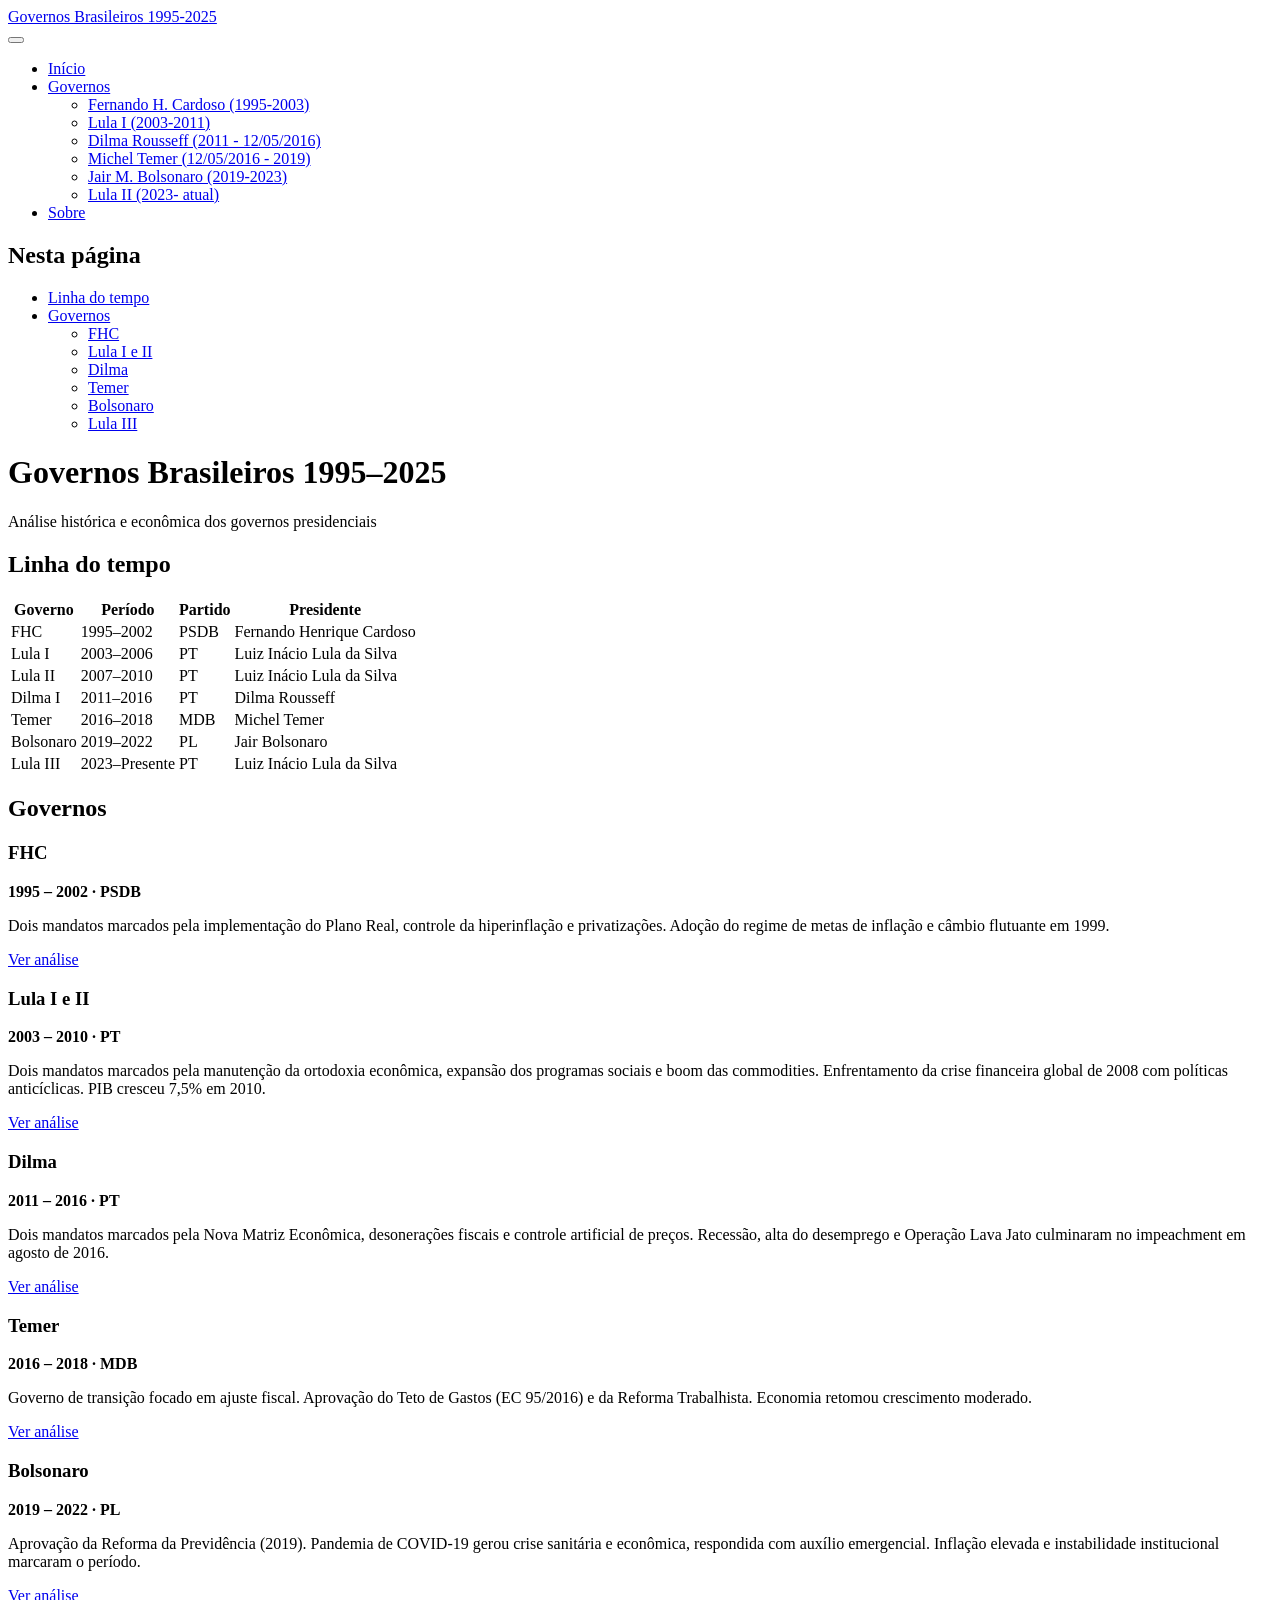
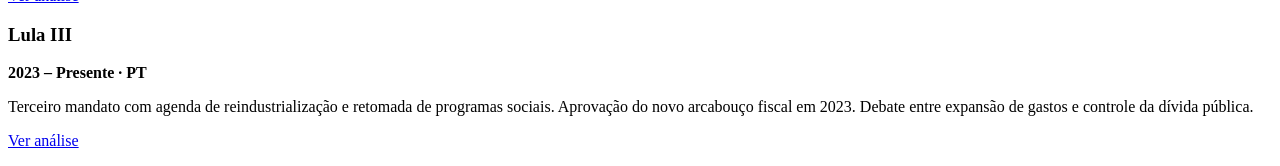
==== docs/index.html @ e5c26867 "ht" ====
<!DOCTYPE html>
<html xmlns="http://www.w3.org/1999/xhtml" lang="pt-BR" xml:lang="pt-BR"><head>

<meta charset="utf-8">
<meta name="generator" content="quarto-1.9.36">

<meta name="viewport" content="width=device-width, initial-scale=1.0, user-scalable=yes">


<title>Governos Brasileiros 1995–2025 – Governos Brasileiros 1995-2025</title>
<style>
/* Default styles provided by pandoc.
** See https://pandoc.org/MANUAL.html#variables-for-html for config info.
*/
code{white-space: pre-wrap;}
span.smallcaps{font-variant: small-caps;}
div.columns{display: flex; gap: min(4vw, 1.5em);}
div.column{flex: auto; overflow-x: auto;}
div.hanging-indent{margin-left: 1.5em; text-indent: -1.5em;}
ul.task-list{list-style: none;}
ul.task-list li input[type="checkbox"] {
  width: 0.8em;
  margin: 0 0.8em 0.2em -1em; /* quarto-specific, see https://github.com/quarto-dev/quarto-cli/issues/4556 */ 
  vertical-align: middle;
}
</style>


<script src="site_libs/quarto-nav/quarto-nav.js"></script>
<script src="site_libs/quarto-nav/headroom.min.js"></script>
<script src="site_libs/clipboard/clipboard.min.js"></script>
<script src="site_libs/quarto-search/autocomplete.umd.js"></script>
<script src="site_libs/quarto-search/fuse.min.js"></script>
<script src="site_libs/quarto-search/quarto-search.js"></script>
<meta name="quarto:offset" content="./">
<script src="site_libs/quarto-html/quarto.js" type="module"></script>
<script src="site_libs/quarto-html/tabsets/tabsets.js" type="module"></script>
<script src="site_libs/quarto-html/popper.min.js"></script>
<script src="site_libs/quarto-html/tippy.umd.min.js"></script>
<script src="site_libs/quarto-html/anchor.min.js"></script>
<link href="site_libs/quarto-html/tippy.css" rel="stylesheet">
<link href="site_libs/quarto-html/quarto-syntax-highlighting-845c23b38eaddc0f92fda52bfe77a8c8.css" rel="stylesheet" id="quarto-text-highlighting-styles">
<script src="site_libs/bootstrap/bootstrap.min.js"></script>
<link href="site_libs/bootstrap/bootstrap-icons.css" rel="stylesheet">
<link href="site_libs/bootstrap/bootstrap-a0f9fd0d421825b736dc1bbcbcba2219.min.css" rel="stylesheet" append-hash="true" id="quarto-bootstrap" data-mode="light">
<script id="quarto-search-options" type="application/json">{
  "location": "navbar",
  "copy-button": false,
  "collapse-after": 3,
  "panel-placement": "end",
  "type": "overlay",
  "limit": 50,
  "keyboard-shortcut": [
    "f",
    "/",
    "s"
  ],
  "show-item-context": false,
  "language": {
    "search-no-results-text": "Nenhum resultado",
    "search-matching-documents-text": "documentos correspondentes",
    "search-copy-link-title": "Copiar link para a busca",
    "search-hide-matches-text": "Esconder correspondências adicionais",
    "search-more-match-text": "mais correspondência neste documento",
    "search-more-matches-text": "mais correspondências neste documento",
    "search-clear-button-title": "Limpar",
    "search-text-placeholder": "",
    "search-detached-cancel-button-title": "Cancelar",
    "search-submit-button-title": "Enviar",
    "search-label": "Procurar"
  }
}</script>


<link rel="stylesheet" href="styles.css">
</head>

<body class="nav-fixed quarto-light">

<div id="quarto-search-results"></div>
  <header id="quarto-header" class="headroom fixed-top">
    <nav class="navbar navbar-expand-lg " data-bs-theme="dark">
      <div class="navbar-container container-fluid">
      <div class="navbar-brand-container mx-auto">
    <a class="navbar-brand" href="./index.html">
    <span class="navbar-title">Governos Brasileiros 1995-2025</span>
    </a>
  </div>
            <div id="quarto-search" class="" title="Procurar"></div>
          <button class="navbar-toggler" type="button" data-bs-toggle="collapse" data-bs-target="#navbarCollapse" aria-controls="navbarCollapse" role="menu" aria-expanded="false" aria-label="Alternar de navegação" onclick="if (window.quartoToggleHeadroom) { window.quartoToggleHeadroom(); }">
  <span class="navbar-toggler-icon"></span>
</button>
          <div class="collapse navbar-collapse" id="navbarCollapse">
            <ul class="navbar-nav navbar-nav-scroll me-auto">
  <li class="nav-item">
    <a class="nav-link active" href="./index.html" aria-current="page"> 
<span class="menu-text">Início</span></a>
  </li>  
  <li class="nav-item dropdown ">
    <a class="nav-link dropdown-toggle" href="#" id="nav-menu-governos" role="link" data-bs-toggle="dropdown" aria-expanded="false">
 <span class="menu-text">Governos</span>
    </a>
    <ul class="dropdown-menu" aria-labelledby="nav-menu-governos">    
        <li>
    <a class="dropdown-item" href="./fernando_hc.qmd">
 <span class="dropdown-text">Fernando H. Cardoso (1995-2003)</span></a>
  </li>  
        <li>
    <a class="dropdown-item" href="./lula_i_ii.html">
 <span class="dropdown-text">Lula I (2003-2011)</span></a>
  </li>  
        <li>
    <a class="dropdown-item" href="./dilma.html">
 <span class="dropdown-text">Dilma Rousseff (2011 - 12/05/2016)</span></a>
  </li>  
        <li>
    <a class="dropdown-item" href="./temer.html">
 <span class="dropdown-text">Michel Temer (12/05/2016 - 2019)</span></a>
  </li>  
        <li>
    <a class="dropdown-item" href="./bolsonaro.html">
 <span class="dropdown-text">Jair M. Bolsonaro (2019-2023)</span></a>
  </li>  
        <li>
    <a class="dropdown-item" href="./lula_iii.html">
 <span class="dropdown-text">Lula II (2023- atual)</span></a>
  </li>  
    </ul>
  </li>
  <li class="nav-item">
    <a class="nav-link" href="./about.html"> 
<span class="menu-text">Sobre</span></a>
  </li>  
</ul>
          </div> <!-- /navcollapse -->
            <div class="quarto-navbar-tools">
</div>
      </div> <!-- /container-fluid -->
    </nav>
</header>
<!-- content -->
<div id="quarto-content" class="quarto-container page-columns page-rows-contents page-layout-full page-navbar">
<!-- sidebar -->
<!-- margin-sidebar -->
    <div id="quarto-margin-sidebar" class="sidebar margin-sidebar">
        <nav id="TOC" role="doc-toc" class="toc-active">
    <h2 id="toc-title">Nesta página</h2>
   
  <ul>
  <li><a href="#linha-do-tempo" id="toc-linha-do-tempo" class="nav-link active" data-scroll-target="#linha-do-tempo">Linha do tempo</a></li>
  <li><a href="#governos" id="toc-governos" class="nav-link" data-scroll-target="#governos">Governos</a>
  <ul class="collapse">
  <li><a href="#fhc" id="toc-fhc" class="nav-link" data-scroll-target="#fhc">FHC</a></li>
  <li><a href="#lula-i-e-ii" id="toc-lula-i-e-ii" class="nav-link" data-scroll-target="#lula-i-e-ii">Lula I e II</a></li>
  <li><a href="#dilma" id="toc-dilma" class="nav-link" data-scroll-target="#dilma">Dilma</a></li>
  <li><a href="#temer" id="toc-temer" class="nav-link" data-scroll-target="#temer">Temer</a></li>
  <li><a href="#bolsonaro" id="toc-bolsonaro" class="nav-link" data-scroll-target="#bolsonaro">Bolsonaro</a></li>
  <li><a href="#lula-iii" id="toc-lula-iii" class="nav-link" data-scroll-target="#lula-iii">Lula III</a></li>
  </ul></li>
  </ul>
</nav>
    </div>
<!-- main -->
<main class="content column-page-left" id="quarto-document-content">

<header id="title-block-header" class="quarto-title-block default">
<div class="quarto-title">
<h1 class="title">Governos Brasileiros 1995–2025</h1>
<p class="subtitle lead">Análise histórica e econômica dos governos presidenciais</p>
</div>



<div class="quarto-title-meta column-page-left">

    
  
    
  </div>
  


</header>


<section id="linha-do-tempo" class="level2">
<h2 class="anchored" data-anchor-id="linha-do-tempo">Linha do tempo</h2>
<table class="caption-top table">
<thead>
<tr class="header">
<th>Governo</th>
<th>Período</th>
<th>Partido</th>
<th>Presidente</th>
</tr>
</thead>
<tbody>
<tr class="odd">
<td>FHC</td>
<td>1995–2002</td>
<td>PSDB</td>
<td>Fernando Henrique Cardoso</td>
</tr>
<tr class="even">
<td>Lula I</td>
<td>2003–2006</td>
<td>PT</td>
<td>Luiz Inácio Lula da Silva</td>
</tr>
<tr class="odd">
<td>Lula II</td>
<td>2007–2010</td>
<td>PT</td>
<td>Luiz Inácio Lula da Silva</td>
</tr>
<tr class="even">
<td>Dilma I</td>
<td>2011–2016</td>
<td>PT</td>
<td>Dilma Rousseff</td>
</tr>
<tr class="odd">
<td>Temer</td>
<td>2016–2018</td>
<td>MDB</td>
<td>Michel Temer</td>
</tr>
<tr class="even">
<td>Bolsonaro</td>
<td>2019–2022</td>
<td>PL</td>
<td>Jair Bolsonaro</td>
</tr>
<tr class="odd">
<td>Lula III</td>
<td>2023–Presente</td>
<td>PT</td>
<td>Luiz Inácio Lula da Silva</td>
</tr>
</tbody>
</table>
</section>
<section id="governos" class="level2">
<h2 class="anchored" data-anchor-id="governos">Governos</h2>
<section id="fhc" class="level3">
<h3 class="anchored" data-anchor-id="fhc">FHC</h3>
<p><strong>1995 – 2002 · PSDB</strong></p>
<p>Dois mandatos marcados pela implementação do Plano Real, controle da hiperinflação e privatizações. Adoção do regime de metas de inflação e câmbio flutuante em 1999.</p>
<p><a href="fernando_hc.qmd">Ver análise</a></p>
</section>
<section id="lula-i-e-ii" class="level3">
<h3 class="anchored" data-anchor-id="lula-i-e-ii">Lula I e II</h3>
<p><strong>2003 – 2010 · PT</strong></p>
<p>Dois mandatos marcados pela manutenção da ortodoxia econômica, expansão dos programas sociais e boom das commodities. Enfrentamento da crise financeira global de 2008 com políticas anticíclicas. PIB cresceu 7,5% em 2010.</p>
<p><a href="./lula_i_ii.html">Ver análise</a></p>
</section>
<section id="dilma" class="level3">
<h3 class="anchored" data-anchor-id="dilma">Dilma</h3>
<p><strong>2011 – 2016 · PT</strong></p>
<p>Dois mandatos marcados pela Nova Matriz Econômica, desonerações fiscais e controle artificial de preços. Recessão, alta do desemprego e Operação Lava Jato culminaram no impeachment em agosto de 2016.</p>
<p><a href="./dilma.html">Ver análise</a></p>
</section>
<section id="temer" class="level3">
<h3 class="anchored" data-anchor-id="temer">Temer</h3>
<p><strong>2016 – 2018 · MDB</strong></p>
<p>Governo de transição focado em ajuste fiscal. Aprovação do Teto de Gastos (EC 95/2016) e da Reforma Trabalhista. Economia retomou crescimento moderado.</p>
<p><a href="./temer.html">Ver análise</a></p>
</section>
<section id="bolsonaro" class="level3">
<h3 class="anchored" data-anchor-id="bolsonaro">Bolsonaro</h3>
<p><strong>2019 – 2022 · PL</strong></p>
<p>Aprovação da Reforma da Previdência (2019). Pandemia de COVID-19 gerou crise sanitária e econômica, respondida com auxílio emergencial. Inflação elevada e instabilidade institucional marcaram o período.</p>
<p><a href="./bolsonaro.html">Ver análise</a></p>
</section>
<section id="lula-iii" class="level3">
<h3 class="anchored" data-anchor-id="lula-iii">Lula III</h3>
<p><strong>2023 – Presente · PT</strong></p>
<p>Terceiro mandato com agenda de reindustrialização e retomada de programas sociais. Aprovação do novo arcabouço fiscal em 2023. Debate entre expansão de gastos e controle da dívida pública.</p>
<p><a href="./lula_iii.html">Ver análise</a></p>


</section>
</section>

</main> <!-- /main -->
<script id="quarto-html-after-body" type="application/javascript">
  window.document.addEventListener("DOMContentLoaded", function (event) {
    const icon = "";
    const anchorJS = new window.AnchorJS();
    anchorJS.options = {
      placement: 'right',
      icon: icon
    };
    anchorJS.add('.anchored');
    const isCodeAnnotation = (el) => {
      for (const clz of el.classList) {
        if (clz.startsWith('code-annotation-')) {                     
          return true;
        }
      }
      return false;
    }
    const onCopySuccess = function(e) {
      // button target
      const button = e.trigger;
      // don't keep focus
      button.blur();
      // flash "checked"
      button.classList.add('code-copy-button-checked');
      var currentTitle = button.getAttribute("title");
      button.setAttribute("title", "Copiada");
      let tooltip;
      if (window.bootstrap) {
        button.setAttribute("data-bs-toggle", "tooltip");
        button.setAttribute("data-bs-placement", "left");
        button.setAttribute("data-bs-title", "Copiada");
        tooltip = new bootstrap.Tooltip(button, 
          { trigger: "manual", 
            customClass: "code-copy-button-tooltip",
            offset: [0, -8]});
        tooltip.show();    
      }
      setTimeout(function() {
        if (tooltip) {
          tooltip.hide();
          button.removeAttribute("data-bs-title");
          button.removeAttribute("data-bs-toggle");
          button.removeAttribute("data-bs-placement");
        }
        button.setAttribute("title", currentTitle);
        button.classList.remove('code-copy-button-checked');
      }, 1000);
      // clear code selection
      e.clearSelection();
    }
    const getTextToCopy = function(trigger) {
      const outerScaffold = trigger.parentElement.cloneNode(true);
      const codeEl = outerScaffold.querySelector('code');
      for (const childEl of codeEl.children) {
        if (isCodeAnnotation(childEl)) {
          childEl.remove();
        }
      }
      return codeEl.innerText;
    }
    const clipboard = new window.ClipboardJS('.code-copy-button:not([data-in-quarto-modal])', {
      text: getTextToCopy
    });
    clipboard.on('success', onCopySuccess);
    if (window.document.getElementById('quarto-embedded-source-code-modal')) {
      const clipboardModal = new window.ClipboardJS('.code-copy-button[data-in-quarto-modal]', {
        text: getTextToCopy,
        container: window.document.getElementById('quarto-embedded-source-code-modal')
      });
      clipboardModal.on('success', onCopySuccess);
    }
      var localhostRegex = new RegExp(/^(?:http|https):\/\/localhost\:?[0-9]*\//);
      var mailtoRegex = new RegExp(/^mailto:/);
        var filterRegex = new RegExp("https:\/\/fran-ufpi\.github\.io\/governosbrasil\/");
      var isInternal = (href) => {
          return filterRegex.test(href) || localhostRegex.test(href) || mailtoRegex.test(href);
      }
      // Inspect non-navigation links and adorn them if external
     var links = window.document.querySelectorAll('a[href]:not(.nav-link):not(.navbar-brand):not(.toc-action):not(.sidebar-link):not(.sidebar-item-toggle):not(.pagination-link):not(.no-external):not([aria-hidden]):not(.dropdown-item):not(.quarto-navigation-tool):not(.about-link)');
      for (var i=0; i<links.length; i++) {
        const link = links[i];
        if (!isInternal(link.href)) {
          // undo the damage that might have been done by quarto-nav.js in the case of
          // links that we want to consider external
          if (link.dataset.originalHref !== undefined) {
            link.href = link.dataset.originalHref;
          }
        }
      }
    function tippyHover(el, contentFn, onTriggerFn, onUntriggerFn) {
      const config = {
        allowHTML: true,
        maxWidth: 500,
        delay: 100,
        arrow: false,
        appendTo: function(el) {
            return el.parentElement;
        },
        interactive: true,
        interactiveBorder: 10,
        theme: 'quarto',
        placement: 'bottom-start',
      };
      if (contentFn) {
        config.content = contentFn;
      }
      if (onTriggerFn) {
        config.onTrigger = onTriggerFn;
      }
      if (onUntriggerFn) {
        config.onUntrigger = onUntriggerFn;
      }
      window.tippy(el, config); 
    }
    const noterefs = window.document.querySelectorAll('a[role="doc-noteref"]');
    for (var i=0; i<noterefs.length; i++) {
      const ref = noterefs[i];
      tippyHover(ref, function() {
        // use id or data attribute instead here
        let href = ref.getAttribute('data-footnote-href') || ref.getAttribute('href');
        try { href = new URL(href).hash; } catch {}
        const id = href.replace(/^#\/?/, "");
        const note = window.document.getElementById(id);
        if (note) {
          return note.innerHTML;
        } else {
          return "";
        }
      });
    }
    const xrefs = window.document.querySelectorAll('a.quarto-xref');
    const processXRef = (id, note) => {
      // Strip column container classes
      const stripColumnClz = (el) => {
        el.classList.remove("page-full", "page-columns");
        if (el.children) {
          for (const child of el.children) {
            stripColumnClz(child);
          }
        }
      }
      stripColumnClz(note)
      if (id === null || id.startsWith('sec-')) {
        // Special case sections, only their first couple elements
        const container = document.createElement("div");
        if (note.children && note.children.length > 2) {
          container.appendChild(note.children[0].cloneNode(true));
          for (let i = 1; i < note.children.length; i++) {
            const child = note.children[i];
            if (child.tagName === "P" && child.innerText === "") {
              continue;
            } else {
              container.appendChild(child.cloneNode(true));
              break;
            }
          }
          if (window.Quarto?.typesetMath) {
            window.Quarto.typesetMath(container);
          }
          return container.innerHTML
        } else {
          if (window.Quarto?.typesetMath) {
            window.Quarto.typesetMath(note);
          }
          return note.innerHTML;
        }
      } else {
        // Remove any anchor links if they are present
        const anchorLink = note.querySelector('a.anchorjs-link');
        if (anchorLink) {
          anchorLink.remove();
        }
        if (window.Quarto?.typesetMath) {
          window.Quarto.typesetMath(note);
        }
        if (note.classList.contains("callout")) {
          return note.outerHTML;
        } else {
          return note.innerHTML;
        }
      }
    }
    for (var i=0; i<xrefs.length; i++) {
      const xref = xrefs[i];
      tippyHover(xref, undefined, function(instance) {
        instance.disable();
        let url = xref.getAttribute('href');
        let hash = undefined; 
        if (url.startsWith('#')) {
          hash = url;
        } else {
          try { hash = new URL(url).hash; } catch {}
        }
        if (hash) {
          const id = hash.replace(/^#\/?/, "");
          const note = window.document.getElementById(id);
          if (note !== null) {
            try {
              const html = processXRef(id, note.cloneNode(true));
              instance.setContent(html);
            } finally {
              instance.enable();
              instance.show();
            }
          } else {
            // See if we can fetch this
            fetch(url.split('#')[0])
            .then(res => res.text())
            .then(html => {
              const parser = new DOMParser();
              const htmlDoc = parser.parseFromString(html, "text/html");
              const note = htmlDoc.getElementById(id);
              if (note !== null) {
                const html = processXRef(id, note);
                instance.setContent(html);
              } 
            }).finally(() => {
              instance.enable();
              instance.show();
            });
          }
        } else {
          // See if we can fetch a full url (with no hash to target)
          // This is a special case and we should probably do some content thinning / targeting
          fetch(url)
          .then(res => res.text())
          .then(html => {
            const parser = new DOMParser();
            const htmlDoc = parser.parseFromString(html, "text/html");
            const note = htmlDoc.querySelector('main.content');
            if (note !== null) {
              // This should only happen for chapter cross references
              // (since there is no id in the URL)
              // remove the first header
              if (note.children.length > 0 && note.children[0].tagName === "HEADER") {
                note.children[0].remove();
              }
              const html = processXRef(null, note);
              instance.setContent(html);
            } 
          }).finally(() => {
            instance.enable();
            instance.show();
          });
        }
      }, function(instance) {
      });
    }
        let selectedAnnoteEl;
        const selectorForAnnotation = ( cell, annotation) => {
          let cellAttr = 'data-code-cell="' + cell + '"';
          let lineAttr = 'data-code-annotation="' +  annotation + '"';
          const selector = 'span[' + cellAttr + '][' + lineAttr + ']';
          return selector;
        }
        const selectCodeLines = (annoteEl) => {
          const doc = window.document;
          const targetCell = annoteEl.getAttribute("data-target-cell");
          const targetAnnotation = annoteEl.getAttribute("data-target-annotation");
          const annoteSpan = window.document.querySelector(selectorForAnnotation(targetCell, targetAnnotation));
          const lines = annoteSpan.getAttribute("data-code-lines").split(",");
          const lineIds = lines.map((line) => {
            return targetCell + "-" + line;
          })
          let top = null;
          let height = null;
          let parent = null;
          if (lineIds.length > 0) {
              //compute the position of the single el (top and bottom and make a div)
              const el = window.document.getElementById(lineIds[0]);
              top = el.offsetTop;
              height = el.offsetHeight;
              parent = el.parentElement.parentElement;
            if (lineIds.length > 1) {
              const lastEl = window.document.getElementById(lineIds[lineIds.length - 1]);
              const bottom = lastEl.offsetTop + lastEl.offsetHeight;
              height = bottom - top;
            }
            if (top !== null && height !== null && parent !== null) {
              // cook up a div (if necessary) and position it 
              let div = window.document.getElementById("code-annotation-line-highlight");
              if (div === null) {
                div = window.document.createElement("div");
                div.setAttribute("id", "code-annotation-line-highlight");
                div.style.position = 'absolute';
                parent.appendChild(div);
              }
              div.style.top = top - 2 + "px";
              div.style.height = height + 4 + "px";
              div.style.left = 0;
              let gutterDiv = window.document.getElementById("code-annotation-line-highlight-gutter");
              if (gutterDiv === null) {
                gutterDiv = window.document.createElement("div");
                gutterDiv.setAttribute("id", "code-annotation-line-highlight-gutter");
                gutterDiv.style.position = 'absolute';
                const codeCell = window.document.getElementById(targetCell);
                const gutter = codeCell.querySelector('.code-annotation-gutter');
                gutter.appendChild(gutterDiv);
              }
              gutterDiv.style.top = top - 2 + "px";
              gutterDiv.style.height = height + 4 + "px";
            }
            selectedAnnoteEl = annoteEl;
          }
        };
        const unselectCodeLines = () => {
          const elementsIds = ["code-annotation-line-highlight", "code-annotation-line-highlight-gutter"];
          elementsIds.forEach((elId) => {
            const div = window.document.getElementById(elId);
            if (div) {
              div.remove();
            }
          });
          selectedAnnoteEl = undefined;
        };
          // Handle positioning of the toggle
      window.addEventListener(
        "resize",
        throttle(() => {
          elRect = undefined;
          if (selectedAnnoteEl) {
            selectCodeLines(selectedAnnoteEl);
          }
        }, 10)
      );
      function throttle(fn, ms) {
      let throttle = false;
      let timer;
        return (...args) => {
          if(!throttle) { // first call gets through
              fn.apply(this, args);
              throttle = true;
          } else { // all the others get throttled
              if(timer) clearTimeout(timer); // cancel #2
              timer = setTimeout(() => {
                fn.apply(this, args);
                timer = throttle = false;
              }, ms);
          }
        };
      }
        // Attach click handler to the DT
        const annoteDls = window.document.querySelectorAll('dt[data-target-cell]');
        for (const annoteDlNode of annoteDls) {
          annoteDlNode.addEventListener('click', (event) => {
            const clickedEl = event.target;
            if (clickedEl !== selectedAnnoteEl) {
              unselectCodeLines();
              const activeEl = window.document.querySelector('dt[data-target-cell].code-annotation-active');
              if (activeEl) {
                activeEl.classList.remove('code-annotation-active');
              }
              selectCodeLines(clickedEl);
              clickedEl.classList.add('code-annotation-active');
            } else {
              // Unselect the line
              unselectCodeLines();
              clickedEl.classList.remove('code-annotation-active');
            }
          });
        }
    const findCites = (el) => {
      const parentEl = el.parentElement;
      if (parentEl) {
        const cites = parentEl.dataset.cites;
        if (cites) {
          return {
            el,
            cites: cites.split(' ')
          };
        } else {
          return findCites(el.parentElement)
        }
      } else {
        return undefined;
      }
    };
    var bibliorefs = window.document.querySelectorAll('a[role="doc-biblioref"]');
    for (var i=0; i<bibliorefs.length; i++) {
      const ref = bibliorefs[i];
      const citeInfo = findCites(ref);
      if (citeInfo) {
        tippyHover(citeInfo.el, function() {
          var popup = window.document.createElement('div');
          citeInfo.cites.forEach(function(cite) {
            var citeDiv = window.document.createElement('div');
            citeDiv.classList.add('hanging-indent');
            citeDiv.classList.add('csl-entry');
            var biblioDiv = window.document.getElementById('ref-' + cite);
            if (biblioDiv) {
              citeDiv.innerHTML = biblioDiv.innerHTML;
            }
            popup.appendChild(citeDiv);
          });
          return popup.innerHTML;
        });
      }
    }
  });
  </script>
</div> <!-- /content -->




</body></html>
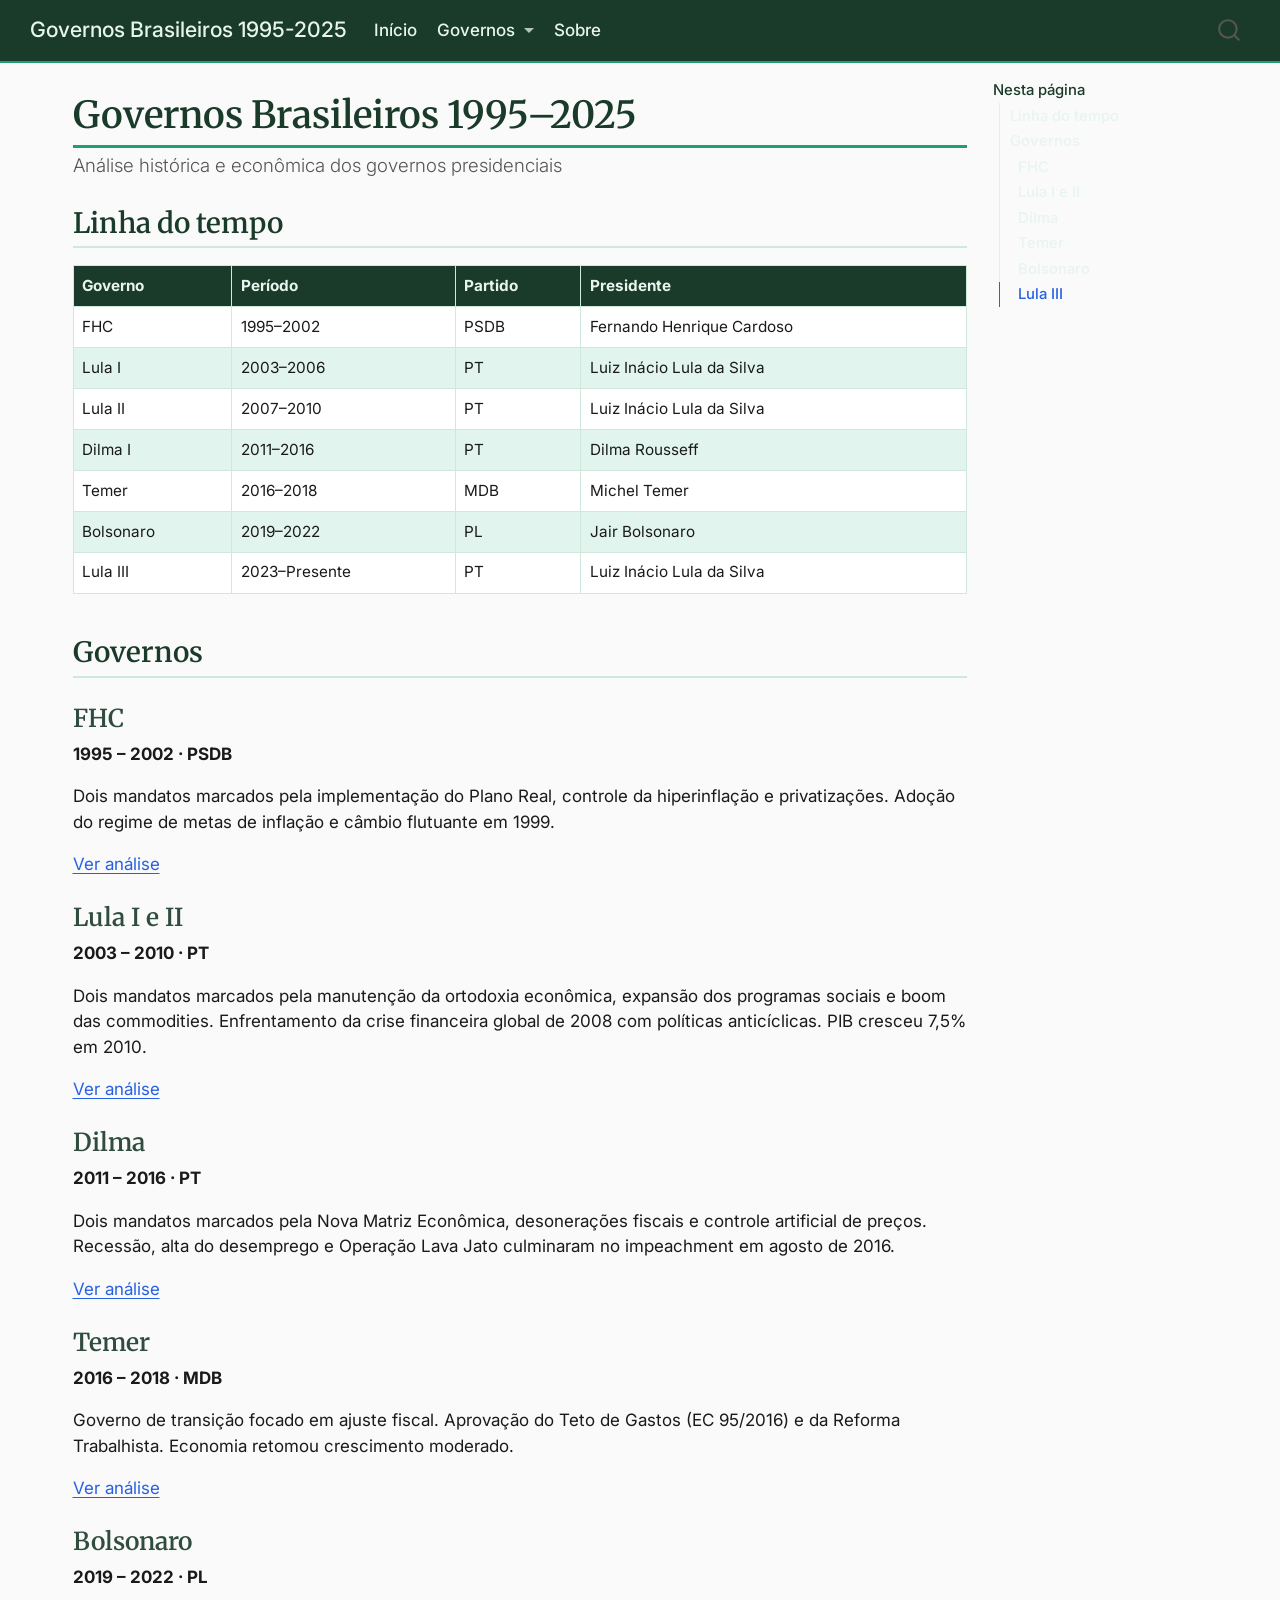
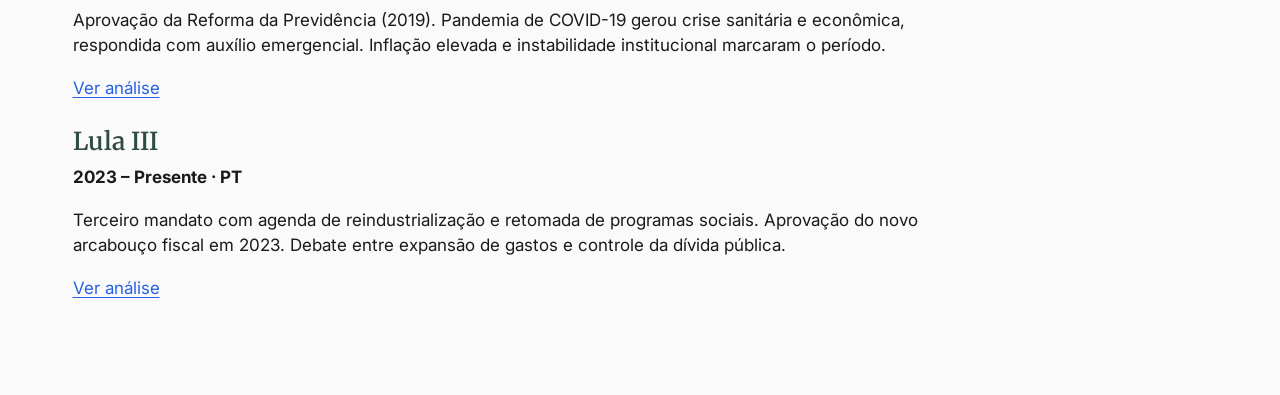
==== commit 0fa6a107: "Faxina completa: atualizando gitignore e liberando a pasta docs" ====
--- a/docs/index.html
+++ b/docs/index.html
@@ -102,7 +102,7 @@
     </a>
     <ul class="dropdown-menu" aria-labelledby="nav-menu-governos">    
         <li>
-    <a class="dropdown-item" href="./fernando_hc.qmd">
+    <a class="dropdown-item" href="./fernando_hc.html">
  <span class="dropdown-text">Fernando H. Cardoso (1995-2003)</span></a>
   </li>  
         <li>
@@ -246,7 +246,7 @@
 <h3 class="anchored" data-anchor-id="fhc">FHC</h3>
 <p><strong>1995 – 2002 · PSDB</strong></p>
 <p>Dois mandatos marcados pela implementação do Plano Real, controle da hiperinflação e privatizações. Adoção do regime de metas de inflação e câmbio flutuante em 1999.</p>
-<p><a href="fernando_hc.qmd">Ver análise</a></p>
+<p><a href="./fernando_hc.html">Ver análise</a></p>
 </section>
 <section id="lula-i-e-ii" class="level3">
 <h3 class="anchored" data-anchor-id="lula-i-e-ii">Lula I e II</h3>
--- a/docs/site_libs/quarto-html/tippy.css
+++ b/docs/site_libs/quarto-html/tippy.css
@@ -0,0 +1 @@
+.tippy-box[data-animation=fade][data-state=hidden]{opacity:0}[data-tippy-root]{max-width:calc(100vw - 10px)}.tippy-box{position:relative;background-color:#333;color:#fff;border-radius:4px;font-size:14px;line-height:1.4;white-space:normal;outline:0;transition-property:transform,visibility,opacity}.tippy-box[data-placement^=top]>.tippy-arrow{bottom:0}.tippy-box[data-placement^=top]>.tippy-arrow:before{bottom:-7px;left:0;border-width:8px 8px 0;border-top-color:initial;transform-origin:center top}.tippy-box[data-placement^=bottom]>.tippy-arrow{top:0}.tippy-box[data-placement^=bottom]>.tippy-arrow:before{top:-7px;left:0;border-width:0 8px 8px;border-bottom-color:initial;transform-origin:center bottom}.tippy-box[data-placement^=left]>.tippy-arrow{right:0}.tippy-box[data-placement^=left]>.tippy-arrow:before{border-width:8px 0 8px 8px;border-left-color:initial;right:-7px;transform-origin:center left}.tippy-box[data-placement^=right]>.tippy-arrow{left:0}.tippy-box[data-placement^=right]>.tippy-arrow:before{left:-7px;border-width:8px 8px 8px 0;border-right-color:initial;transform-origin:center right}.tippy-box[data-inertia][data-state=visible]{transition-timing-function:cubic-bezier(.54,1.5,.38,1.11)}.tippy-arrow{width:16px;height:16px;color:#333}.tippy-arrow:before{content:"";position:absolute;border-color:transparent;border-style:solid}.tippy-content{position:relative;padding:5px 9px;z-index:1}
--- a/docs/site_libs/quarto-html/quarto-syntax-highlighting-845c23b38eaddc0f92fda52bfe77a8c8.css
+++ b/docs/site_libs/quarto-html/quarto-syntax-highlighting-845c23b38eaddc0f92fda52bfe77a8c8.css
@@ -0,0 +1,236 @@
+/* quarto syntax highlight colors */
+:root {
+  --quarto-hl-ot-color: #003B4F;
+  --quarto-hl-at-color: #657422;
+  --quarto-hl-ss-color: #20794D;
+  --quarto-hl-an-color: #5E5E5E;
+  --quarto-hl-fu-color: #4758AB;
+  --quarto-hl-st-color: #20794D;
+  --quarto-hl-cf-color: #003B4F;
+  --quarto-hl-op-color: #5E5E5E;
+  --quarto-hl-er-color: #AD0000;
+  --quarto-hl-bn-color: #AD0000;
+  --quarto-hl-al-color: #AD0000;
+  --quarto-hl-va-color: #111111;
+  --quarto-hl-bu-color: inherit;
+  --quarto-hl-ex-color: inherit;
+  --quarto-hl-pp-color: #AD0000;
+  --quarto-hl-in-color: #5E5E5E;
+  --quarto-hl-vs-color: #20794D;
+  --quarto-hl-wa-color: #5E5E5E;
+  --quarto-hl-do-color: #5E5E5E;
+  --quarto-hl-im-color: #00769E;
+  --quarto-hl-ch-color: #20794D;
+  --quarto-hl-dt-color: #AD0000;
+  --quarto-hl-fl-color: #AD0000;
+  --quarto-hl-co-color: #5E5E5E;
+  --quarto-hl-cv-color: #5E5E5E;
+  --quarto-hl-cn-color: #8f5902;
+  --quarto-hl-sc-color: #5E5E5E;
+  --quarto-hl-dv-color: #AD0000;
+  --quarto-hl-kw-color: #003B4F;
+}
+
+/* other quarto variables */
+:root {
+  --quarto-font-monospace: SFMono-Regular, Menlo, Monaco, Consolas, "Liberation Mono", "Courier New", monospace;
+}
+
+/* syntax highlight based on Pandoc's rules */
+pre > code.sourceCode > span {
+  color: #003B4F;
+}
+
+code.sourceCode > span {
+  color: #003B4F;
+}
+
+div.sourceCode,
+div.sourceCode pre.sourceCode {
+  color: #003B4F;
+}
+
+/* Normal */
+code span {
+  color: #003B4F;
+}
+
+/* Alert */
+code span.al {
+  color: #AD0000;
+  font-style: inherit;
+}
+
+/* Annotation */
+code span.an {
+  color: #5E5E5E;
+  font-style: inherit;
+}
+
+/* Attribute */
+code span.at {
+  color: #657422;
+  font-style: inherit;
+}
+
+/* BaseN */
+code span.bn {
+  color: #AD0000;
+  font-style: inherit;
+}
+
+/* BuiltIn */
+code span.bu {
+  font-style: inherit;
+}
+
+/* ControlFlow */
+code span.cf {
+  color: #003B4F;
+  font-weight: bold;
+  font-style: inherit;
+}
+
+/* Char */
+code span.ch {
+  color: #20794D;
+  font-style: inherit;
+}
+
+/* Constant */
+code span.cn {
+  color: #8f5902;
+  font-style: inherit;
+}
+
+/* Comment */
+code span.co {
+  color: #5E5E5E;
+  font-style: inherit;
+}
+
+/* CommentVar */
+code span.cv {
+  color: #5E5E5E;
+  font-style: italic;
+}
+
+/* Documentation */
+code span.do {
+  color: #5E5E5E;
+  font-style: italic;
+}
+
+/* DataType */
+code span.dt {
+  color: #AD0000;
+  font-style: inherit;
+}
+
+/* DecVal */
+code span.dv {
+  color: #AD0000;
+  font-style: inherit;
+}
+
+/* Error */
+code span.er {
+  color: #AD0000;
+  font-style: inherit;
+}
+
+/* Extension */
+code span.ex {
+  font-style: inherit;
+}
+
+/* Float */
+code span.fl {
+  color: #AD0000;
+  font-style: inherit;
+}
+
+/* Function */
+code span.fu {
+  color: #4758AB;
+  font-style: inherit;
+}
+
+/* Import */
+code span.im {
+  color: #00769E;
+  font-style: inherit;
+}
+
+/* Information */
+code span.in {
+  color: #5E5E5E;
+  font-style: inherit;
+}
+
+/* Keyword */
+code span.kw {
+  color: #003B4F;
+  font-weight: bold;
+  font-style: inherit;
+}
+
+/* Operator */
+code span.op {
+  color: #5E5E5E;
+  font-style: inherit;
+}
+
+/* Other */
+code span.ot {
+  color: #003B4F;
+  font-style: inherit;
+}
+
+/* Preprocessor */
+code span.pp {
+  color: #AD0000;
+  font-style: inherit;
+}
+
+/* SpecialChar */
+code span.sc {
+  color: #5E5E5E;
+  font-style: inherit;
+}
+
+/* SpecialString */
+code span.ss {
+  color: #20794D;
+  font-style: inherit;
+}
+
+/* String */
+code span.st {
+  color: #20794D;
+  font-style: inherit;
+}
+
+/* Variable */
+code span.va {
+  color: #111111;
+  font-style: inherit;
+}
+
+/* VerbatimString */
+code span.vs {
+  color: #20794D;
+  font-style: inherit;
+}
+
+/* Warning */
+code span.wa {
+  color: #5E5E5E;
+  font-style: italic;
+}
+
+.prevent-inlining {
+  content: "</";
+}
+
+/*# sourceMappingURL=ac89f0bb514bba72461919f78549e31c.css.map */
--- a/docs/styles.css
+++ b/docs/styles.css
@@ -0,0 +1,120 @@
+/* css styles */
+/* ── Fontes ── */
+@import url('https://fonts.googleapis.com/css2?family=Merriweather:wght@400;700&family=Inter:wght@400;500;600&display=swap');
+
+/* ── Variáveis ── */
+:root {
+  --verde-escuro: #1a3a2a;
+  --verde-medio: #1D9E75;
+  --verde-claro: #E1F5EE;
+  --texto: #1a1a1a;
+  --texto-suave: #555;
+  --borda: #d0e8dc;
+}
+
+/* ── Base ── */
+body {
+  font-family: 'Inter', sans-serif;
+  color: var(--texto);
+  background-color: #fafafa;
+}
+
+h1, h2, h3, h4 {
+  font-family: 'Merriweather', serif;
+  color: var(--verde-escuro);
+}
+
+/* ── Navbar ── */
+.navbar {
+  background-color: var(--verde-escuro) !important;
+  border-bottom: 2px solid var(--verde-medio);
+}
+
+.navbar-brand, .nav-link {
+  color: #e8f5ee !important;
+  font-family: 'Inter', sans-serif;
+  font-weight: 500;
+}
+
+.nav-link:hover {
+  color: var(--verde-medio) !important;
+}
+
+/* ── Hero (título da home) ── */
+.quarto-title h1 {
+  font-size: 2.2rem;
+  color: var(--verde-escuro);
+  border-bottom: 3px solid var(--verde-medio);
+  padding-bottom: 0.4rem;
+}
+
+.quarto-title .subtitle {
+  color: var(--texto-suave);
+  font-size: 1.1rem;
+}
+
+/* ── Grid de governos ── */
+.grid h3 {
+  font-size: 1.1rem;
+  color: var(--verde-escuro);
+  border-left: 4px solid var(--verde-medio);
+  padding-left: 10px;
+  margin-bottom: 6px;
+}
+
+.grid strong {
+  color: var(--verde-medio);
+  font-size: 0.85rem;
+}
+
+.grid p {
+  font-size: 0.9rem;
+  color: var(--texto-suave);
+}
+
+.grid a {
+  color: var(--verde-medio);
+  font-weight: 500;
+  text-decoration: none;
+  font-size: 0.85rem;
+}
+
+.grid a:hover {
+  text-decoration: underline;
+}
+
+/* ── Tabela ── */
+table {
+  width: 100%;
+  border-collapse: collapse;
+  font-size: 0.9rem;
+}
+
+thead tr {
+  background-color: var(--verde-escuro);
+  color: #e8f5ee;
+}
+
+tbody tr:nth-child(even) {
+  background-color: var(--verde-claro);
+}
+
+td, th {
+  padding: 8px 14px;
+  border: 1px solid var(--borda);
+}
+
+/* ── Seções h2 ── */
+h2 {
+  margin-top: 2.5rem;
+  padding-bottom: 6px;
+  border-bottom: 2px solid var(--borda);
+}
+
+/* ── Rodapé ── */
+.nav-footer {
+  background-color: var(--verde-escuro);
+  color: #9fcfb0;
+  font-size: 0.85rem;
+  padding: 1rem 0;
+}
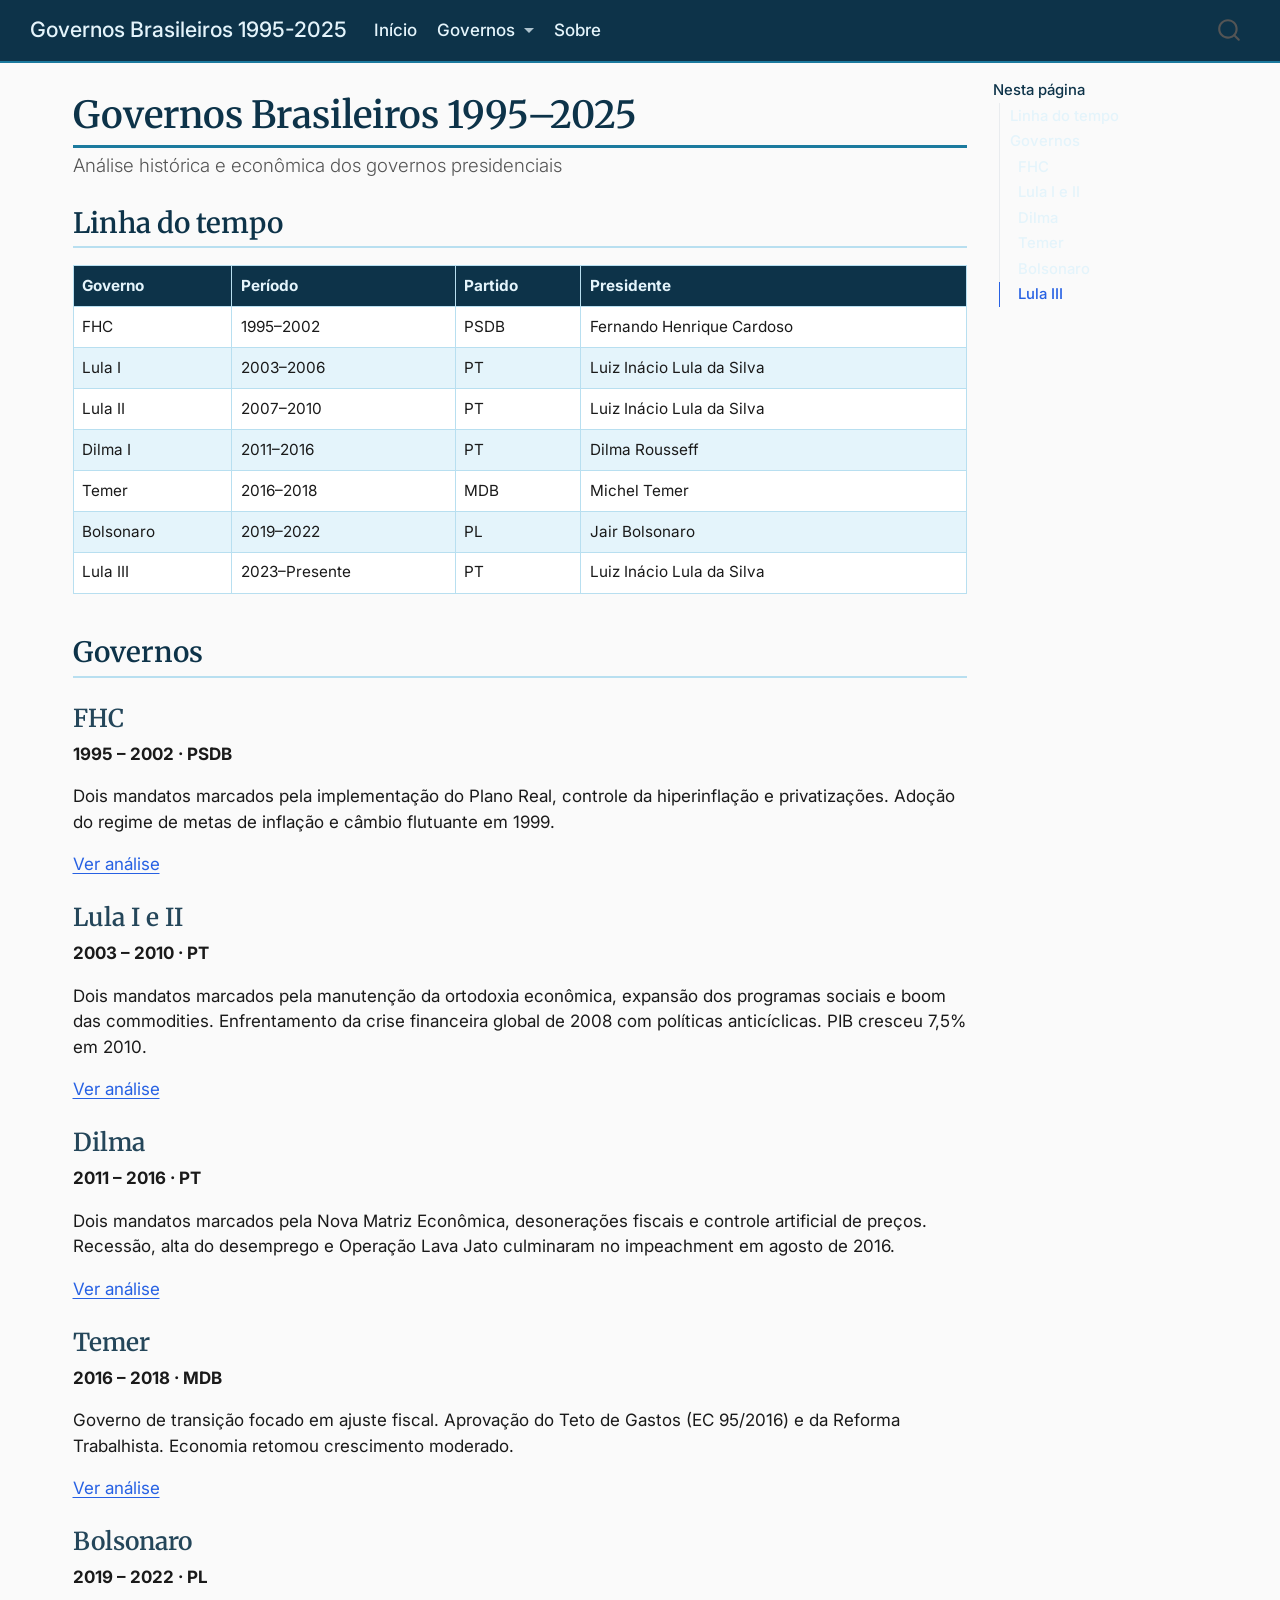
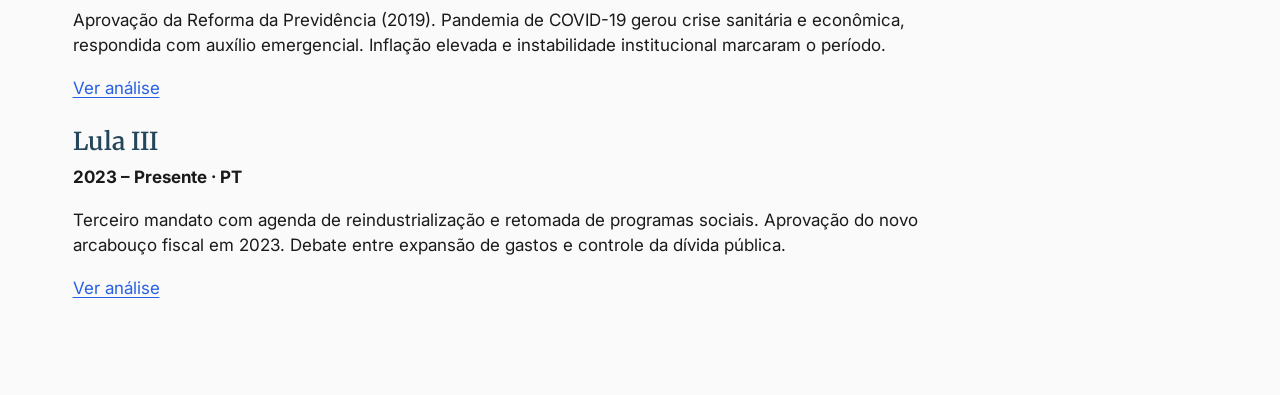
==== commit 0afc4d52: "Atualizações Finais" ====
--- a/docs/index.html
+++ b/docs/index.html
@@ -2,7 +2,7 @@
 <html xmlns="http://www.w3.org/1999/xhtml" lang="pt-BR" xml:lang="pt-BR"><head>
 
 <meta charset="utf-8">
-<meta name="generator" content="quarto-1.9.36">
+<meta name="generator" content="quarto-1.9.38">
 
 <meta name="viewport" content="width=device-width, initial-scale=1.0, user-scalable=yes">
 
@@ -39,7 +39,7 @@
 <script src="site_libs/quarto-html/tippy.umd.min.js"></script>
 <script src="site_libs/quarto-html/anchor.min.js"></script>
 <link href="site_libs/quarto-html/tippy.css" rel="stylesheet">
-<link href="site_libs/quarto-html/quarto-syntax-highlighting-845c23b38eaddc0f92fda52bfe77a8c8.css" rel="stylesheet" id="quarto-text-highlighting-styles">
+<link href="site_libs/quarto-html/quarto-syntax-highlighting-15634bcf2e68342d4ad2dfa704d543f6.css" rel="stylesheet" id="quarto-text-highlighting-styles">
 <script src="site_libs/bootstrap/bootstrap.min.js"></script>
 <link href="site_libs/bootstrap/bootstrap-icons.css" rel="stylesheet">
 <link href="site_libs/bootstrap/bootstrap-a0f9fd0d421825b736dc1bbcbcba2219.min.css" rel="stylesheet" append-hash="true" id="quarto-bootstrap" data-mode="light">
@@ -246,37 +246,37 @@
 <h3 class="anchored" data-anchor-id="fhc">FHC</h3>
 <p><strong>1995 – 2002 · PSDB</strong></p>
 <p>Dois mandatos marcados pela implementação do Plano Real, controle da hiperinflação e privatizações. Adoção do regime de metas de inflação e câmbio flutuante em 1999.</p>
-<p><a href="./fernando_hc.html">Ver análise</a></p>
+<p><a href="fernando_hc.html">Ver análise</a></p>
 </section>
 <section id="lula-i-e-ii" class="level3">
 <h3 class="anchored" data-anchor-id="lula-i-e-ii">Lula I e II</h3>
 <p><strong>2003 – 2010 · PT</strong></p>
 <p>Dois mandatos marcados pela manutenção da ortodoxia econômica, expansão dos programas sociais e boom das commodities. Enfrentamento da crise financeira global de 2008 com políticas anticíclicas. PIB cresceu 7,5% em 2010.</p>
-<p><a href="./lula_i_ii.html">Ver análise</a></p>
+<p><a href="lula_i_ii.html">Ver análise</a></p>
 </section>
 <section id="dilma" class="level3">
 <h3 class="anchored" data-anchor-id="dilma">Dilma</h3>
 <p><strong>2011 – 2016 · PT</strong></p>
 <p>Dois mandatos marcados pela Nova Matriz Econômica, desonerações fiscais e controle artificial de preços. Recessão, alta do desemprego e Operação Lava Jato culminaram no impeachment em agosto de 2016.</p>
-<p><a href="./dilma.html">Ver análise</a></p>
+<p><a href="dilma.html">Ver análise</a></p>
 </section>
 <section id="temer" class="level3">
 <h3 class="anchored" data-anchor-id="temer">Temer</h3>
 <p><strong>2016 – 2018 · MDB</strong></p>
 <p>Governo de transição focado em ajuste fiscal. Aprovação do Teto de Gastos (EC 95/2016) e da Reforma Trabalhista. Economia retomou crescimento moderado.</p>
-<p><a href="./temer.html">Ver análise</a></p>
+<p><a href="temer.html">Ver análise</a></p>
 </section>
 <section id="bolsonaro" class="level3">
 <h3 class="anchored" data-anchor-id="bolsonaro">Bolsonaro</h3>
 <p><strong>2019 – 2022 · PL</strong></p>
 <p>Aprovação da Reforma da Previdência (2019). Pandemia de COVID-19 gerou crise sanitária e econômica, respondida com auxílio emergencial. Inflação elevada e instabilidade institucional marcaram o período.</p>
-<p><a href="./bolsonaro.html">Ver análise</a></p>
+<p><a href="bolsonaro.html">Ver análise</a></p>
 </section>
 <section id="lula-iii" class="level3">
 <h3 class="anchored" data-anchor-id="lula-iii">Lula III</h3>
 <p><strong>2023 – Presente · PT</strong></p>
 <p>Terceiro mandato com agenda de reindustrialização e retomada de programas sociais. Aprovação do novo arcabouço fiscal em 2023. Debate entre expansão de gastos e controle da dívida pública.</p>
-<p><a href="./lula_iii.html">Ver análise</a></p>
+<p><a href="lula_iii.html">Ver análise</a></p>
 
 
 </section>
--- a/docs/site_libs/quarto-html/quarto-syntax-highlighting-15634bcf2e68342d4ad2dfa704d543f6.css
+++ b/docs/site_libs/quarto-html/quarto-syntax-highlighting-15634bcf2e68342d4ad2dfa704d543f6.css
@@ -0,0 +1,236 @@
+/* quarto syntax highlight colors */
+:root {
+  --quarto-hl-ot-color: #003B4F;
+  --quarto-hl-at-color: #657422;
+  --quarto-hl-ss-color: #20794D;
+  --quarto-hl-an-color: #5E5E5E;
+  --quarto-hl-fu-color: #4758AB;
+  --quarto-hl-st-color: #20794D;
+  --quarto-hl-cf-color: #003B4F;
+  --quarto-hl-op-color: #5E5E5E;
+  --quarto-hl-er-color: #AD0000;
+  --quarto-hl-bn-color: #AD0000;
+  --quarto-hl-al-color: #AD0000;
+  --quarto-hl-va-color: #111111;
+  --quarto-hl-bu-color: inherit;
+  --quarto-hl-ex-color: inherit;
+  --quarto-hl-pp-color: #AD0000;
+  --quarto-hl-in-color: #5E5E5E;
+  --quarto-hl-vs-color: #20794D;
+  --quarto-hl-wa-color: #5E5E5E;
+  --quarto-hl-do-color: #5E5E5E;
+  --quarto-hl-im-color: #00769E;
+  --quarto-hl-ch-color: #20794D;
+  --quarto-hl-dt-color: #AD0000;
+  --quarto-hl-fl-color: #AD0000;
+  --quarto-hl-co-color: #5E5E5E;
+  --quarto-hl-cv-color: #5E5E5E;
+  --quarto-hl-cn-color: #8f5902;
+  --quarto-hl-sc-color: #5E5E5E;
+  --quarto-hl-dv-color: #AD0000;
+  --quarto-hl-kw-color: #003B4F;
+}
+
+/* other quarto variables */
+:root {
+  --quarto-font-monospace: SFMono-Regular, Menlo, Monaco, Consolas, "Liberation Mono", "Courier New", monospace;
+}
+
+/* syntax highlight based on Pandoc's rules */
+pre > code.sourceCode > span {
+  color: #003B4F;
+}
+
+code.sourceCode > span {
+  color: #003B4F;
+}
+
+div.sourceCode,
+div.sourceCode pre.sourceCode {
+  color: #003B4F;
+}
+
+/* Normal */
+code span {
+  color: #003B4F;
+}
+
+/* Alert */
+code span.al {
+  color: #AD0000;
+  font-style: inherit;
+}
+
+/* Annotation */
+code span.an {
+  color: #5E5E5E;
+  font-style: inherit;
+}
+
+/* Attribute */
+code span.at {
+  color: #657422;
+  font-style: inherit;
+}
+
+/* BaseN */
+code span.bn {
+  color: #AD0000;
+  font-style: inherit;
+}
+
+/* BuiltIn */
+code span.bu {
+  font-style: inherit;
+}
+
+/* ControlFlow */
+code span.cf {
+  color: #003B4F;
+  font-weight: bold;
+  font-style: inherit;
+}
+
+/* Char */
+code span.ch {
+  color: #20794D;
+  font-style: inherit;
+}
+
+/* Constant */
+code span.cn {
+  color: #8f5902;
+  font-style: inherit;
+}
+
+/* Comment */
+code span.co {
+  color: #5E5E5E;
+  font-style: inherit;
+}
+
+/* CommentVar */
+code span.cv {
+  color: #5E5E5E;
+  font-style: italic;
+}
+
+/* Documentation */
+code span.do {
+  color: #5E5E5E;
+  font-style: italic;
+}
+
+/* DataType */
+code span.dt {
+  color: #AD0000;
+  font-style: inherit;
+}
+
+/* DecVal */
+code span.dv {
+  color: #AD0000;
+  font-style: inherit;
+}
+
+/* Error */
+code span.er {
+  color: #AD0000;
+  font-style: inherit;
+}
+
+/* Extension */
+code span.ex {
+  font-style: inherit;
+}
+
+/* Float */
+code span.fl {
+  color: #AD0000;
+  font-style: inherit;
+}
+
+/* Function */
+code span.fu {
+  color: #4758AB;
+  font-style: inherit;
+}
+
+/* Import */
+code span.im {
+  color: #00769E;
+  font-style: inherit;
+}
+
+/* Information */
+code span.in {
+  color: #5E5E5E;
+  font-style: inherit;
+}
+
+/* Keyword */
+code span.kw {
+  color: #003B4F;
+  font-weight: bold;
+  font-style: inherit;
+}
+
+/* Operator */
+code span.op {
+  color: #5E5E5E;
+  font-style: inherit;
+}
+
+/* Other */
+code span.ot {
+  color: #003B4F;
+  font-style: inherit;
+}
+
+/* Preprocessor */
+code span.pp {
+  color: #AD0000;
+  font-style: inherit;
+}
+
+/* SpecialChar */
+code span.sc {
+  color: #5E5E5E;
+  font-style: inherit;
+}
+
+/* SpecialString */
+code span.ss {
+  color: #20794D;
+  font-style: inherit;
+}
+
+/* String */
+code span.st {
+  color: #20794D;
+  font-style: inherit;
+}
+
+/* Variable */
+code span.va {
+  color: #111111;
+  font-style: inherit;
+}
+
+/* VerbatimString */
+code span.vs {
+  color: #20794D;
+  font-style: inherit;
+}
+
+/* Warning */
+code span.wa {
+  color: #5E5E5E;
+  font-style: italic;
+}
+
+.prevent-inlining {
+  content: "</";
+}
+
+/*# sourceMappingURL=f23921c56f73e400b49028c9186a1aa0.css.map */
--- a/docs/styles.css
+++ b/docs/styles.css
@@ -4,12 +4,12 @@
 
 /* ── Variáveis ── */
 :root {
-  --verde-escuro: #1a3a2a;
-  --verde-medio: #1D9E75;
-  --verde-claro: #E1F5EE;
+  --azul-escuro: #0d3349;
+  --azul-medio: #1b7a9e;
+  --azul-claro: #e4f4fb;
   --texto: #1a1a1a;
   --texto-suave: #555;
-  --borda: #d0e8dc;
+  --borda: #b8dff0;
 }
 
 /* ── Base ── */
@@ -21,30 +21,30 @@
 
 h1, h2, h3, h4 {
   font-family: 'Merriweather', serif;
-  color: var(--verde-escuro);
+  color: var(--azul-escuro);
 }
 
 /* ── Navbar ── */
 .navbar {
-  background-color: var(--verde-escuro) !important;
-  border-bottom: 2px solid var(--verde-medio);
+  background-color: var(--azul-escuro) !important;
+  border-bottom: 2px solid var(--azul-medio);
 }
 
 .navbar-brand, .nav-link {
-  color: #e8f5ee !important;
+  color: #e4f4fb !important;
   font-family: 'Inter', sans-serif;
   font-weight: 500;
 }
 
 .nav-link:hover {
-  color: var(--verde-medio) !important;
+  color: var(--azul-medio) !important;
 }
 
 /* ── Hero (título da home) ── */
 .quarto-title h1 {
   font-size: 2.2rem;
-  color: var(--verde-escuro);
-  border-bottom: 3px solid var(--verde-medio);
+  color: var(--azul-escuro);
+  border-bottom: 3px solid var(--azul-medio);
   padding-bottom: 0.4rem;
 }
 
@@ -54,16 +54,28 @@
 }
 
 /* ── Grid de governos ── */
+.grid > div {
+  background-color: #f0f9fd;
+  border-radius: 8px;
+  padding: 16px;
+  border: 1px solid var(--borda);
+  transition: box-shadow 0.2s;
+}
+
+.grid > div:hover {
+  box-shadow: 0 4px 12px rgba(27, 122, 158, 0.15);
+}
+
 .grid h3 {
   font-size: 1.1rem;
-  color: var(--verde-escuro);
-  border-left: 4px solid var(--verde-medio);
+  color: var(--azul-escuro);
+  border-left: 4px solid var(--azul-medio);
   padding-left: 10px;
   margin-bottom: 6px;
 }
 
 .grid strong {
-  color: var(--verde-medio);
+  color: var(--azul-medio);
   font-size: 0.85rem;
 }
 
@@ -73,7 +85,7 @@
 }
 
 .grid a {
-  color: var(--verde-medio);
+  color: var(--azul-medio);
   font-weight: 500;
   text-decoration: none;
   font-size: 0.85rem;
@@ -91,12 +103,16 @@
 }
 
 thead tr {
-  background-color: var(--verde-escuro);
-  color: #e8f5ee;
+  background-color: var(--azul-escuro);
+  color: #e4f4fb;
 }
 
 tbody tr:nth-child(even) {
-  background-color: var(--verde-claro);
+  background-color: var(--azul-claro);
+}
+
+tbody tr:hover {
+  background-color: #c2e8f5;
 }
 
 td, th {
@@ -113,8 +129,8 @@
 
 /* ── Rodapé ── */
 .nav-footer {
-  background-color: var(--verde-escuro);
-  color: #9fcfb0;
+  background-color: var(--azul-escuro);
+  color: #a8d8ec;
   font-size: 0.85rem;
   padding: 1rem 0;
-}+}
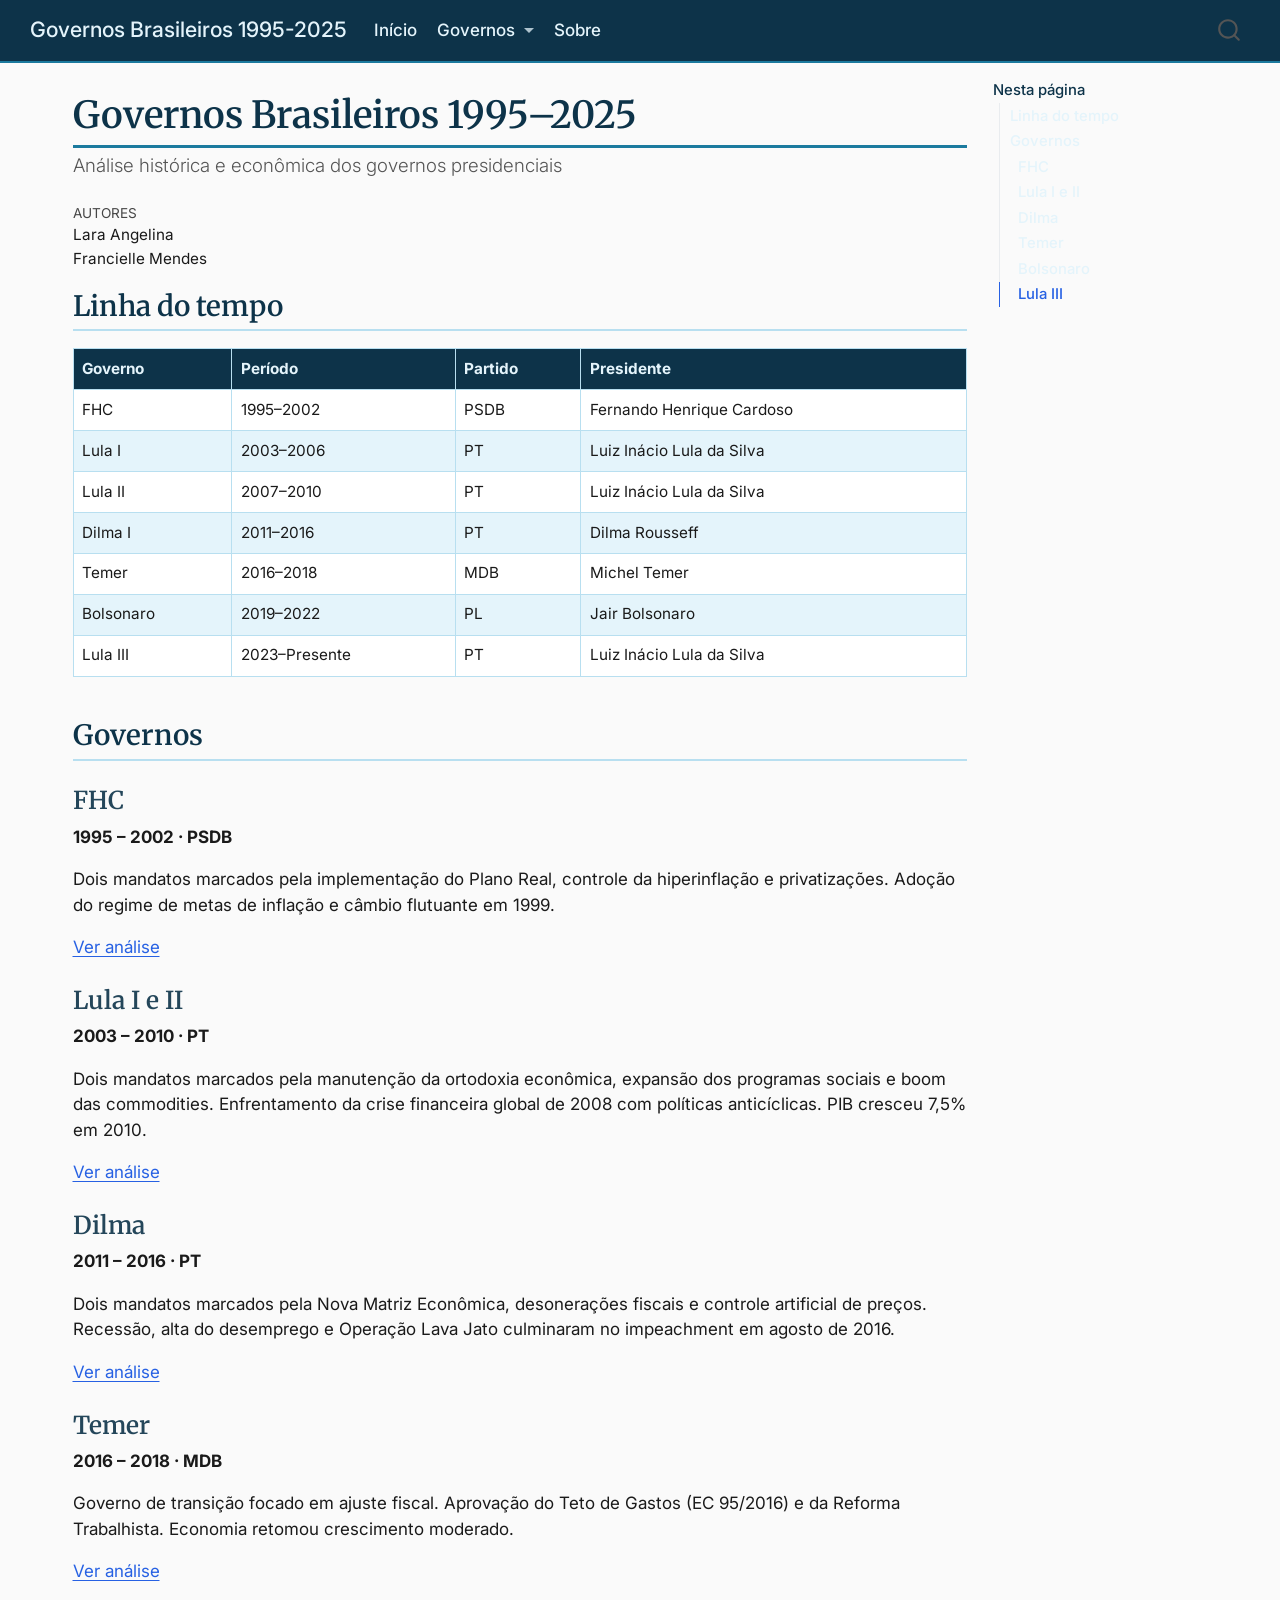
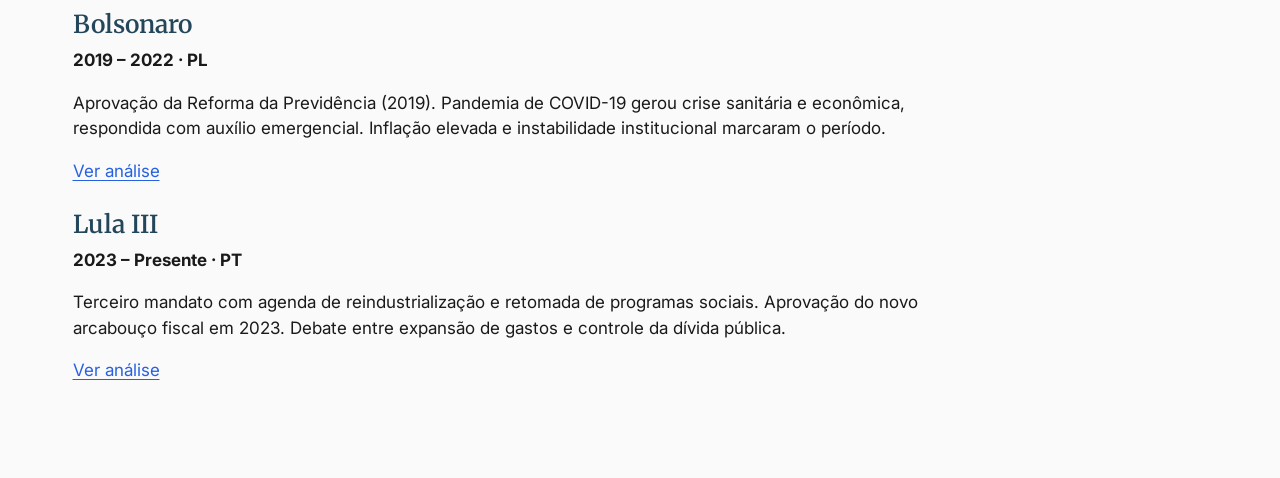
==== commit 75a84a73: "Autores nomes" ====
--- a/docs/index.html
+++ b/docs/index.html
@@ -6,6 +6,8 @@
 
 <meta name="viewport" content="width=device-width, initial-scale=1.0, user-scalable=yes">
 
+<meta name="author" content="Lara Angelina">
+<meta name="author" content="Francielle Mendes">
 
 <title>Governos Brasileiros 1995–2025 – Governos Brasileiros 1995-2025</title>
 <style>
@@ -173,6 +175,13 @@
 
 <div class="quarto-title-meta column-page-left">
 
+    <div>
+    <div class="quarto-title-meta-heading">Autores</div>
+    <div class="quarto-title-meta-contents">
+             <p>Lara Angelina </p>
+             <p>Francielle Mendes </p>
+          </div>
+  </div>
     
   
     
